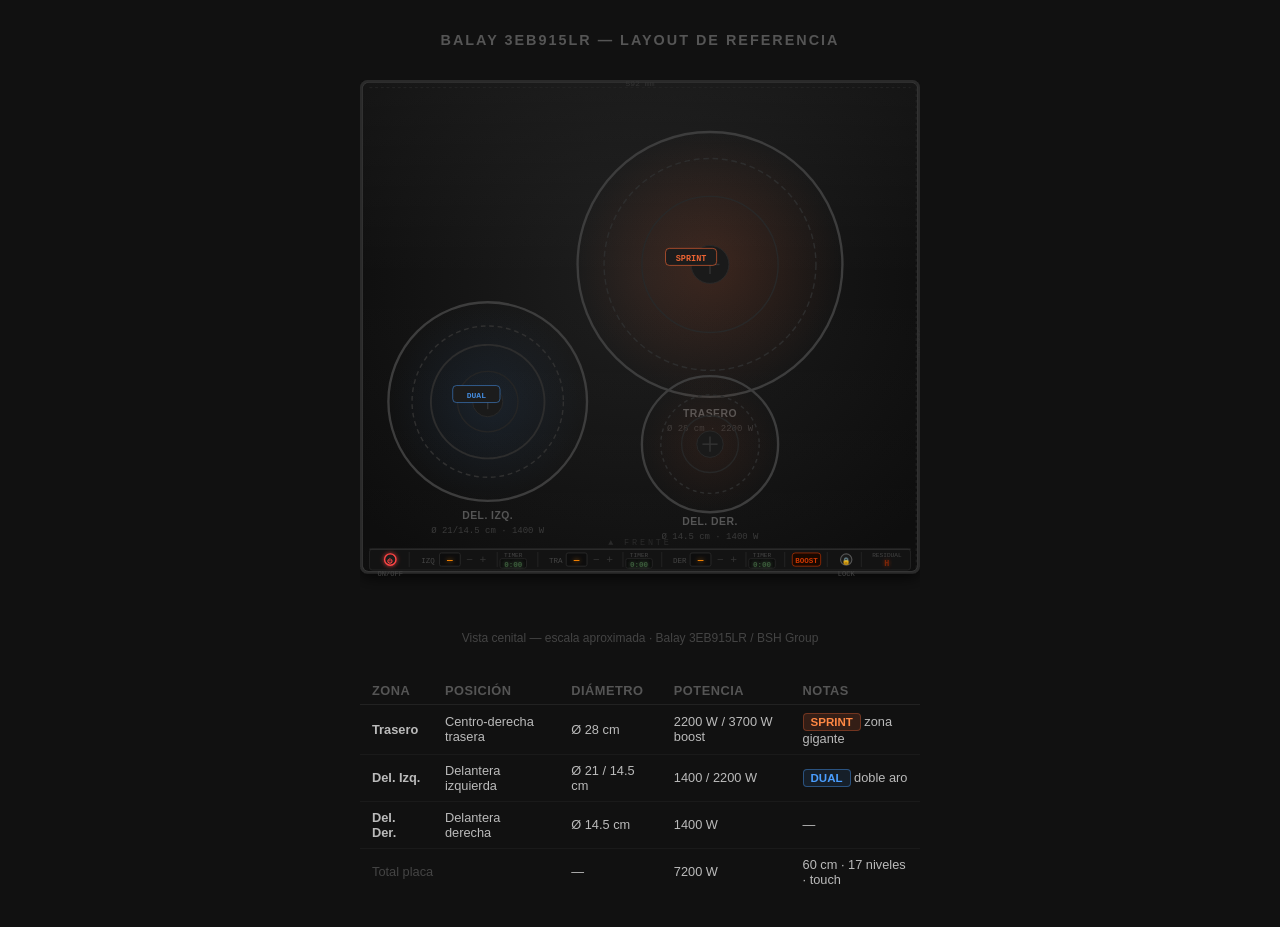
==== balay-layout.html @ a49ed54b "docs: add Balay 3EB915LR SVG layout reference diagram" ====
<!DOCTYPE html>
<html lang="es">
<head>
<meta charset="UTF-8">
<meta name="viewport" content="width=device-width, initial-scale=1.0">
<title>Balay 3EB915LR — Layout reference</title>
<style>
  * { box-sizing: border-box; margin: 0; padding: 0; }
  body {
    background: #111;
    display: flex;
    flex-direction: column;
    align-items: center;
    justify-content: center;
    min-height: 100vh;
    padding: 32px 16px;
    gap: 32px;
    font-family: -apple-system, BlinkMacSystemFont, 'Segoe UI', sans-serif;
    color: #ddd;
  }
  h1 { font-size: .9rem; font-weight: 600; color: #555; letter-spacing: 2px; text-transform: uppercase; }
  .label { font-size: .75rem; color: #444; text-align: center; margin-top: 8px; }

  /* ── Contenedor hob ── */
  .hob-wrap {
    width: min(560px, 100%);
  }
  svg { width: 100%; height: auto; display: block; }

  /* ── Specs table ── */
  .specs {
    width: min(560px, 100%);
    border-collapse: collapse;
    font-size: .8rem;
  }
  .specs th {
    text-align: left; padding: 6px 12px;
    color: #555; font-weight: 600;
    text-transform: uppercase; letter-spacing: .5px;
    border-bottom: 1px solid #222;
  }
  .specs td { padding: 8px 12px; border-bottom: 1px solid #1a1a1a; color: #bbb; }
  .specs tr:last-child td { border-bottom: none; }
  .badge {
    display: inline-block;
    background: rgba(255,107,53,.15); color: #ff8844;
    border: 1px solid rgba(255,107,53,.3);
    border-radius: 4px; padding: 2px 7px;
    font-size: .72rem; font-weight: 700;
  }
</style>
</head>
<body>

<h1>Balay 3EB915LR — Layout de referencia</h1>

<div class="hob-wrap">
<!-- ================================================================
     SVG: Vista cenital de la vitrocerámica
     Dimensiones reales: 592 × 522 mm
     Escala SVG: 1mm ≈ 1 unidad → viewport 592 × 522
     ================================================================ -->
<svg viewBox="0 0 592 540" xmlns="http://www.w3.org/2000/svg" role="img" aria-label="Diagrama Balay 3EB915LR">
  <defs>
    <!-- Fondo de cristal negro con textura sutil -->
    <radialGradient id="glass" cx="50%" cy="40%" r="70%">
      <stop offset="0%"   stop-color="#1e1e1e"/>
      <stop offset="100%" stop-color="#0a0a0a"/>
    </radialGradient>
    <!-- Glow naranja para zonas activas -->
    <radialGradient id="glow-hot" cx="50%" cy="50%" r="50%">
      <stop offset="0%"   stop-color="#ff6b35" stop-opacity=".25"/>
      <stop offset="100%" stop-color="#ff6b35" stop-opacity="0"/>
    </radialGradient>
    <!-- Glow azul para zona dual -->
    <radialGradient id="glow-dual" cx="50%" cy="50%" r="50%">
      <stop offset="0%"   stop-color="#4a9eff" stop-opacity=".18"/>
      <stop offset="100%" stop-color="#4a9eff" stop-opacity="0"/>
    </radialGradient>
    <!-- Brillo superficial del cristal -->
    <linearGradient id="surface-shine" x1="0" y1="0" x2="0" y2="1">
      <stop offset="0%"   stop-color="#ffffff" stop-opacity=".04"/>
      <stop offset="40%"  stop-color="#ffffff" stop-opacity="0"/>
      <stop offset="100%" stop-color="#ffffff" stop-opacity=".02"/>
    </linearGradient>
    <!-- Sombra drop para el panel -->
    <filter id="shadow" x="-5%" y="-5%" width="110%" height="110%">
      <feDropShadow dx="0" dy="4" stdDeviation="8" flood-color="#000" flood-opacity=".7"/>
    </filter>
    <!-- Glow LED para el panel -->
    <filter id="led-glow" x="-50%" y="-50%" width="200%" height="200%">
      <feGaussianBlur stdDeviation="2" result="blur"/>
      <feMerge><feMergeNode in="blur"/><feMergeNode in="SourceGraphic"/></feMerge>
    </filter>
  </defs>

  <!-- ── Marco exterior (biselado) ── -->
  <rect x="0" y="0" width="592" height="522" rx="8" ry="8"
        fill="#2a2a2a" filter="url(#shadow)"/>
  <!-- Bisel interior -->
  <rect x="3" y="3" width="586" height="516" rx="6" ry="6"
        fill="none" stroke="#3a3a3a" stroke-width="1.5"/>

  <!-- ── Superficie de cristal ── -->
  <rect x="3" y="3" width="586" height="516" rx="6" ry="6"
        fill="url(#glass)"/>
  <!-- Brillo superficie -->
  <rect x="3" y="3" width="586" height="516" rx="6" ry="6"
        fill="url(#surface-shine)"/>

  <!-- ================================================================
       ZONAS DE COCCIÓN
       Layout real 3EB915LR:
         • Zona trasera (A): Ø 28 cm — sprint gigante — posición centro-derecha
         • Zona delantera izquierda (B): Ø 21 cm / Ø 14.5 cm (doble aro)
         • Zona delantera derecha (C): Ø 14.5 cm
       ================================================================ -->

  <!-- ── Zona Trasera — 28 cm — SPRINT ── -->
  <!-- Centro: x=370, y=195 — radio SVG: 140 (28cm * 5px/cm) -->
  <circle cx="370" cy="195" r="142" fill="url(#glow-hot)" opacity=".6"/>
  <!-- Aro exterior -->
  <circle cx="370" cy="195" r="140"
          fill="none" stroke="#3d3d3d" stroke-width="2.5"/>
  <!-- Aro interior (indicador doble) -->
  <circle cx="370" cy="195" r="112"
          fill="none" stroke="#2d2d2d" stroke-width="1.5"
          stroke-dasharray="6 4"/>
  <!-- Aro centro -->
  <circle cx="370" cy="195" r="72"
          fill="none" stroke="#282828" stroke-width="1.5"/>
  <!-- Centro zona -->
  <circle cx="370" cy="195" r="20" fill="#1a1a1a" stroke="#2a2a2a" stroke-width="1"/>
  <!-- Cruz central -->
  <line x1="360" y1="195" x2="380" y2="195" stroke="#333" stroke-width="1.5"/>
  <line x1="370" y1="185" x2="370" y2="205" stroke="#333" stroke-width="1.5"/>
  <!-- Badge SPRINT -->
  <rect x="323" y="178" width="54" height="18" rx="4" fill="#1c1c1c" stroke="#ff6b35" stroke-width="1" stroke-opacity=".6"/>
  <text x="350" y="191" text-anchor="middle" fill="#ff6b35" font-size="9" font-weight="700" font-family="monospace" opacity=".9">SPRINT</text>
  <!-- Etiqueta zona -->
  <text x="370" y="356" text-anchor="middle" fill="#555" font-size="11" font-weight="600" font-family="-apple-system,sans-serif" letter-spacing=".5">TRASERO</text>
  <text x="370" y="371" text-anchor="middle" fill="#3a3a3a" font-size="9.5" font-family="monospace">Ø 28 cm · 2200 W</text>

  <!-- ── Zona Delantera Izquierda — 21/14.5 cm (doble aro) ── -->
  <!-- Centro: x=135, y=345 — radio ext SVG: 105 (21cm * 5px/cm) -->
  <circle cx="135" cy="340" r="107" fill="url(#glow-dual)" opacity=".5"/>
  <!-- Aro exterior (21cm) -->
  <circle cx="135" cy="340" r="105"
          fill="none" stroke="#3d3d3d" stroke-width="2.5"/>
  <!-- Aro intermedio -->
  <circle cx="135" cy="340" r="80"
          fill="none" stroke="#303030" stroke-width="1.5"
          stroke-dasharray="5 4"/>
  <!-- Aro interior (14.5cm) -->
  <circle cx="135" cy="340" r="60"
          fill="none" stroke="#2d2d2d" stroke-width="2"
          stroke-dasharray="3 0"/>
  <!-- Aro pequeño central -->
  <circle cx="135" cy="340" r="32"
          fill="none" stroke="#252525" stroke-width="1.5"/>
  <!-- Centro -->
  <circle cx="135" cy="340" r="16" fill="#1a1a1a" stroke="#2a2a2a" stroke-width="1"/>
  <line x1="127" y1="340" x2="143" y2="340" stroke="#333" stroke-width="1.5"/>
  <line x1="135" y1="332" x2="135" y2="348" stroke="#333" stroke-width="1.5"/>
  <!-- Badge doble -->
  <rect x="98" y="323" width="50" height="18" rx="4" fill="#1c1c1c" stroke="#4a9eff" stroke-width="1" stroke-opacity=".5"/>
  <text x="123" y="336" text-anchor="middle" fill="#4a9eff" font-size="8.5" font-weight="700" font-family="monospace" opacity=".85">DUAL</text>
  <!-- Etiqueta -->
  <text x="135" y="464" text-anchor="middle" fill="#555" font-size="11" font-weight="600" font-family="-apple-system,sans-serif" letter-spacing=".5">DEL. IZQ.</text>
  <text x="135" y="479" text-anchor="middle" fill="#3a3a3a" font-size="9.5" font-family="monospace">Ø 21/14.5 cm · 1400 W</text>

  <!-- ── Zona Delantera Derecha — 14.5 cm ── -->
  <!-- Centro: x=370, y=395 — radio SVG: 72 -->
  <circle cx="370" cy="385" r="74" fill="url(#glow-hot)" opacity=".3"/>
  <!-- Aro exterior -->
  <circle cx="370" cy="385" r="72"
          fill="none" stroke="#3d3d3d" stroke-width="2.5"/>
  <!-- Aro intermedio -->
  <circle cx="370" cy="385" r="52"
          fill="none" stroke="#2d2d2d" stroke-width="1.5"
          stroke-dasharray="4 4"/>
  <!-- Aro interior -->
  <circle cx="370" cy="385" r="30"
          fill="none" stroke="#272727" stroke-width="1.5"/>
  <!-- Centro -->
  <circle cx="370" cy="385" r="14" fill="#1a1a1a" stroke="#2a2a2a" stroke-width="1"/>
  <line x1="362" y1="385" x2="378" y2="385" stroke="#333" stroke-width="1.5"/>
  <line x1="370" y1="377" x2="370" y2="393" stroke="#333" stroke-width="1.5"/>
  <!-- Etiqueta -->
  <text x="370" y="470" text-anchor="middle" fill="#555" font-size="11" font-weight="600" font-family="-apple-system,sans-serif" letter-spacing=".5">DEL. DER.</text>
  <text x="370" y="485" text-anchor="middle" fill="#3a3a3a" font-size="9.5" font-family="monospace">Ø 14.5 cm · 1400 W</text>

  <!-- ================================================================
       PANEL TÁCTIL — franja frontal inferior
       ================================================================ -->
  <!-- Fondo panel -->
  <rect x="10" y="496" width="572" height="22" rx="3"
        fill="#131313" stroke="#252525" stroke-width="1"/>
  <!-- Línea separadora superior -->
  <line x1="10" y1="496" x2="582" y2="496" stroke="#2a2a2a" stroke-width="1.5"/>

  <!-- ON/OFF -->
  <g filter="url(#led-glow)">
    <circle cx="32" cy="507" r="6" fill="#1a1a1a" stroke="#ff4444" stroke-width="1.5"/>
    <text x="32" y="511" text-anchor="middle" fill="#ff4444" font-size="6" font-weight="700" font-family="monospace">⏻</text>
  </g>
  <text x="32" y="524" text-anchor="middle" fill="#444" font-size="7.5" font-family="monospace">ON/OFF</text>

  <!-- Separador -->
  <line x1="52" y1="499" x2="52" y2="515" stroke="#252525" stroke-width="1"/>

  <!-- Zona B selector + display -->
  <text x="72" y="511" text-anchor="middle" fill="#444" font-size="8" font-family="monospace">IZQ</text>
  <rect x="84" y="500" width="22" height="14" rx="2" fill="#0d0d0d" stroke="#2a2a2a" stroke-width="1"/>
  <text x="95" y="511" text-anchor="middle" fill="#ff8800" font-size="10" font-weight="700" font-family="monospace" filter="url(#led-glow)">—</text>
  <!-- +/- zona B -->
  <text x="116" y="511" text-anchor="middle" fill="#333" font-size="12" font-family="monospace">−</text>
  <text x="130" y="511" text-anchor="middle" fill="#333" font-size="12" font-family="monospace">+</text>

  <!-- Separador -->
  <line x1="145" y1="499" x2="145" y2="515" stroke="#252525" stroke-width="1"/>

  <!-- Timer zona B -->
  <text x="162" y="504" text-anchor="middle" fill="#444" font-size="6.5" font-family="monospace">TIMER</text>
  <rect x="148" y="506" width="28" height="10" rx="2" fill="#0d0d0d" stroke="#252525" stroke-width="1"/>
  <text x="162" y="514.5" text-anchor="middle" fill="#3a5a3a" font-size="8" font-weight="700" font-family="monospace" filter="url(#led-glow)">0:00</text>

  <!-- Separador -->
  <line x1="188" y1="499" x2="188" y2="515" stroke="#252525" stroke-width="1"/>

  <!-- Zona A selector + display (trasero) -->
  <text x="207" y="511" text-anchor="middle" fill="#444" font-size="8" font-family="monospace">TRA</text>
  <rect x="218" y="500" width="22" height="14" rx="2" fill="#0d0d0d" stroke="#2a2a2a" stroke-width="1"/>
  <text x="229" y="511" text-anchor="middle" fill="#ff8800" font-size="10" font-weight="700" font-family="monospace" filter="url(#led-glow)">—</text>
  <text x="250" y="511" text-anchor="middle" fill="#333" font-size="12" font-family="monospace">−</text>
  <text x="264" y="511" text-anchor="middle" fill="#333" font-size="12" font-family="monospace">+</text>

  <!-- Separador -->
  <line x1="278" y1="499" x2="278" y2="515" stroke="#252525" stroke-width="1"/>

  <!-- Timer zona A -->
  <text x="295" y="504" text-anchor="middle" fill="#444" font-size="6.5" font-family="monospace">TIMER</text>
  <rect x="281" y="506" width="28" height="10" rx="2" fill="#0d0d0d" stroke="#252525" stroke-width="1"/>
  <text x="295" y="514.5" text-anchor="middle" fill="#3a5a3a" font-size="8" font-weight="700" font-family="monospace" filter="url(#led-glow)">0:00</text>

  <!-- Separador -->
  <line x1="319" y1="499" x2="319" y2="515" stroke="#252525" stroke-width="1"/>

  <!-- Zona C selector + display (del der) -->
  <text x="338" y="511" text-anchor="middle" fill="#444" font-size="8" font-family="monospace">DER</text>
  <rect x="349" y="500" width="22" height="14" rx="2" fill="#0d0d0d" stroke="#2a2a2a" stroke-width="1"/>
  <text x="360" y="511" text-anchor="middle" fill="#ff8800" font-size="10" font-weight="700" font-family="monospace" filter="url(#led-glow)">—</text>
  <text x="381" y="511" text-anchor="middle" fill="#333" font-size="12" font-family="monospace">−</text>
  <text x="395" y="511" text-anchor="middle" fill="#333" font-size="12" font-family="monospace">+</text>

  <!-- Separador -->
  <line x1="408" y1="499" x2="408" y2="515" stroke="#252525" stroke-width="1"/>

  <!-- Timer zona C -->
  <text x="425" y="504" text-anchor="middle" fill="#444" font-size="6.5" font-family="monospace">TIMER</text>
  <rect x="411" y="506" width="28" height="10" rx="2" fill="#0d0d0d" stroke="#252525" stroke-width="1"/>
  <text x="425" y="514.5" text-anchor="middle" fill="#3a5a3a" font-size="8" font-weight="700" font-family="monospace" filter="url(#led-glow)">0:00</text>

  <!-- Separador -->
  <line x1="449" y1="499" x2="449" y2="515" stroke="#252525" stroke-width="1"/>

  <!-- BOOST global -->
  <rect x="457" y="500" width="30" height="14" rx="3" fill="#1a0800" stroke="#ff4400" stroke-width="1" stroke-opacity=".5"/>
  <text x="472" y="511" text-anchor="middle" fill="#ff4400" font-size="8" font-weight="800" font-family="monospace" opacity=".8">BOOST</text>

  <!-- Separador -->
  <line x1="494" y1="499" x2="494" y2="515" stroke="#252525" stroke-width="1"/>

  <!-- BLOQUEO -->
  <g>
    <circle cx="514" cy="507" r="6" fill="#1a1a1a" stroke="#555" stroke-width="1.2"/>
    <text x="514" y="511" text-anchor="middle" fill="#555" font-size="7" font-family="monospace">🔒</text>
  </g>
  <text x="514" y="524" text-anchor="middle" fill="#444" font-size="7.5" font-family="monospace">LOCK</text>

  <!-- Separador -->
  <line x1="530" y1="499" x2="530" y2="515" stroke="#252525" stroke-width="1"/>

  <!-- Indicador calor residual / H -->
  <text x="557" y="504" text-anchor="middle" fill="#444" font-size="6.5" font-family="monospace">RESIDUAL</text>
  <text x="557" y="514" text-anchor="middle" fill="#c03000" font-size="9" font-weight="900" font-family="monospace" filter="url(#led-glow)" opacity=".6">H</text>

  <!-- ================================================================
       ANOTACIONES
       ================================================================ -->
  <!-- Línea dimensión anchura -->
  <line x1="10" y1="8" x2="582" y2="8" stroke="#252525" stroke-width="1" stroke-dasharray="3 3"/>
  <text x="296" y="6" text-anchor="middle" fill="#333" font-size="8.5" font-family="monospace">592 mm</text>

  <!-- Línea dimensión altura -->
  <line x1="588" y1="3" x2="588" y2="519" stroke="#252525" stroke-width="1" stroke-dasharray="3 3"/>
  <text x="590" y="262" text-anchor="start" fill="#333" font-size="8.5" font-family="monospace" transform="rotate(90 590 262)">522 mm</text>

  <!-- Flecha usuario (frente) -->
  <text x="296" y="492" text-anchor="middle" fill="#2a2a2a" font-size="9" font-family="monospace" letter-spacing="3">▲ FRENTE</text>

</svg>
</div>

<p class="label">Vista cenital — escala aproximada · Balay 3EB915LR / BSH Group</p>

<!-- Specs table -->
<table class="specs">
  <tr>
    <th>Zona</th><th>Posición</th><th>Diámetro</th><th>Potencia</th><th>Notas</th>
  </tr>
  <tr>
    <td><b>Trasero</b></td>
    <td>Centro-derecha trasera</td>
    <td>Ø 28 cm</td>
    <td>2200 W / 3700 W boost</td>
    <td><span class="badge">SPRINT</span> zona gigante</td>
  </tr>
  <tr>
    <td><b>Del. Izq.</b></td>
    <td>Delantera izquierda</td>
    <td>Ø 21 / 14.5 cm</td>
    <td>1400 / 2200 W</td>
    <td><span class="badge" style="border-color:rgba(74,158,255,.4);color:#4a9eff;background:rgba(74,158,255,.1)">DUAL</span> doble aro</td>
  </tr>
  <tr>
    <td><b>Del. Der.</b></td>
    <td>Delantera derecha</td>
    <td>Ø 14.5 cm</td>
    <td>1400 W</td>
    <td>—</td>
  </tr>
  <tr>
    <td colspan="2" style="color:#444">Total placa</td>
    <td>—</td>
    <td>7200 W</td>
    <td>60 cm · 17 niveles · touch</td>
  </tr>
</table>

</body>
</html>
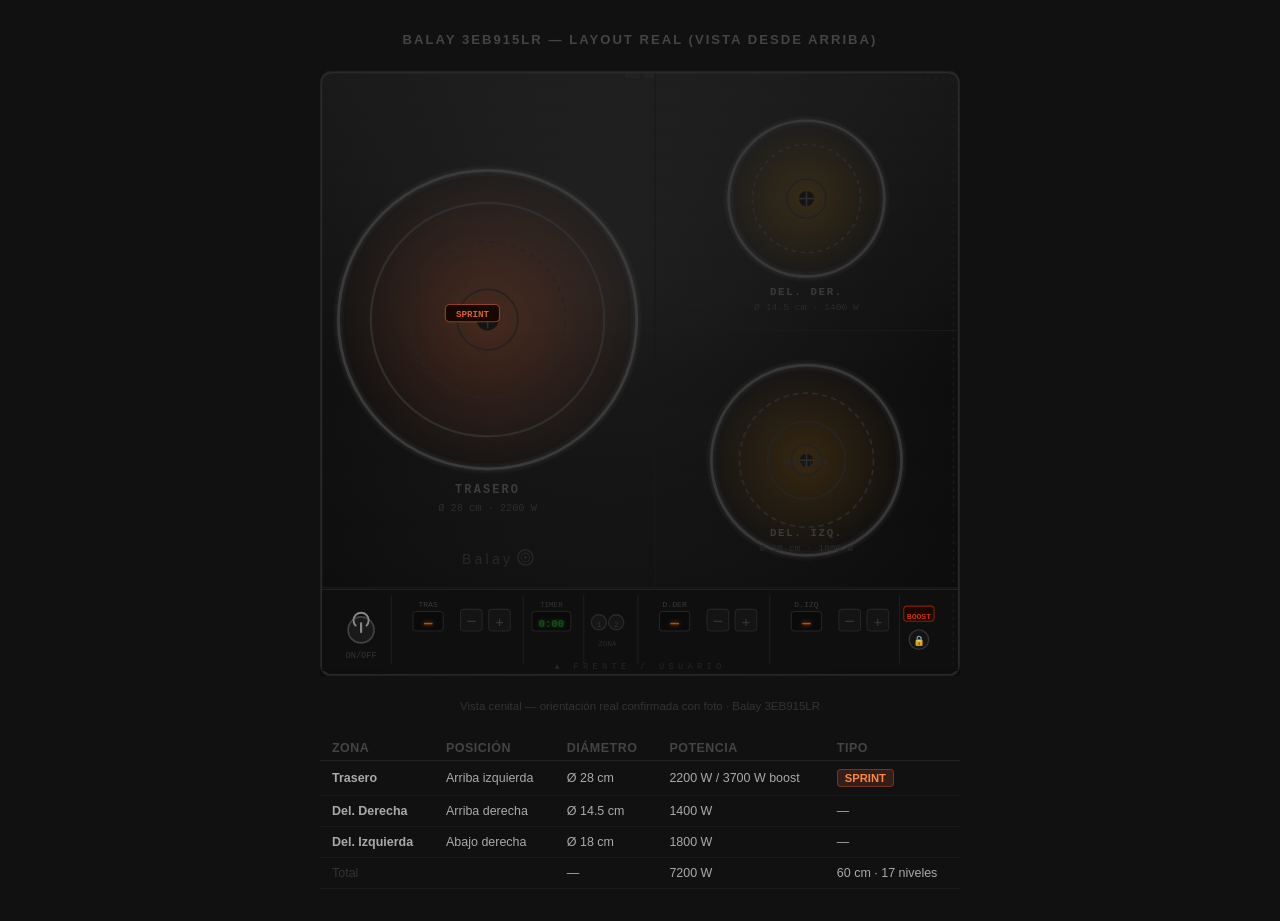
==== commit 80dda7ff: "fix: correct hob zone layout from real photo (large top-left, small top-right, medium bottom-right)" ====
--- a/balay-layout.html
+++ b/balay-layout.html
@@ -3,7 +3,7 @@
 <head>
 <meta charset="UTF-8">
 <meta name="viewport" content="width=device-width, initial-scale=1.0">
-<title>Balay 3EB915LR — Layout reference</title>
+<title>Balay 3EB915LR — Layout real</title>
 <style>
   * { box-sizing: border-box; margin: 0; padding: 0; }
   body {
@@ -14,327 +14,394 @@
     justify-content: center;
     min-height: 100vh;
     padding: 32px 16px;
-    gap: 32px;
+    gap: 24px;
     font-family: -apple-system, BlinkMacSystemFont, 'Segoe UI', sans-serif;
     color: #ddd;
   }
-  h1 { font-size: .9rem; font-weight: 600; color: #555; letter-spacing: 2px; text-transform: uppercase; }
-  .label { font-size: .75rem; color: #444; text-align: center; margin-top: 8px; }
-
-  /* ── Contenedor hob ── */
-  .hob-wrap {
-    width: min(560px, 100%);
+  h1 { font-size: .82rem; font-weight: 600; color: #444; letter-spacing: 2px; text-transform: uppercase; }
+  .hob-wrap { width: min(640px, 100%); }
+  svg { width: 100%; height: auto; display: block; }
+  .caption { font-size: .72rem; color: #333; text-align: center; }
+
+  table.specs {
+    width: min(640px, 100%);
+    border-collapse: collapse;
+    font-size: .78rem;
   }
-  svg { width: 100%; height: auto; display: block; }
-
-  /* ── Specs table ── */
-  .specs {
-    width: min(560px, 100%);
-    border-collapse: collapse;
-    font-size: .8rem;
-  }
-  .specs th {
-    text-align: left; padding: 6px 12px;
-    color: #555; font-weight: 600;
-    text-transform: uppercase; letter-spacing: .5px;
-    border-bottom: 1px solid #222;
-  }
-  .specs td { padding: 8px 12px; border-bottom: 1px solid #1a1a1a; color: #bbb; }
-  .specs tr:last-child td { border-bottom: none; }
-  .badge {
-    display: inline-block;
-    background: rgba(255,107,53,.15); color: #ff8844;
-    border: 1px solid rgba(255,107,53,.3);
-    border-radius: 4px; padding: 2px 7px;
-    font-size: .72rem; font-weight: 700;
-  }
+  .specs th { text-align: left; padding: 5px 12px; color: #444; font-weight: 700; text-transform: uppercase; letter-spacing: .5px; border-bottom: 1px solid #222; }
+  .specs td { padding: 8px 12px; border-bottom: 1px solid #1a1a1a; color: #aaa; }
+  .badge { display:inline-block; padding:2px 7px; border-radius:4px; font-size:.7rem; font-weight:700; }
+  .badge-orange { background:rgba(255,107,53,.15); color:#ff8844; border:1px solid rgba(255,107,53,.3); }
+  .badge-blue   { background:rgba(74,158,255,.12); color:#4a9eff;  border:1px solid rgba(74,158,255,.3); }
 </style>
 </head>
 <body>
 
-<h1>Balay 3EB915LR — Layout de referencia</h1>
+<h1>Balay 3EB915LR — Layout real (vista desde arriba)</h1>
 
 <div class="hob-wrap">
-<!-- ================================================================
-     SVG: Vista cenital de la vitrocerámica
-     Dimensiones reales: 592 × 522 mm
-     Escala SVG: 1mm ≈ 1 unidad → viewport 592 × 522
-     ================================================================ -->
-<svg viewBox="0 0 592 540" xmlns="http://www.w3.org/2000/svg" role="img" aria-label="Diagrama Balay 3EB915LR">
+<!--
+  SVG VIEWPORT: 592 × 560
+  Orientación: frente del usuario = ABAJO
+  Escala: ~5 SVG units = 1 cm
+
+  LAYOUT REAL (confirmado con foto):
+    ┌──────────────────────────────────┐
+    │  GRANDE (trasero)  │  PEQUEÑO   │
+    │   Ø≈28cm           │  Ø≈14.5cm  │
+    │                    ├────────────┤
+    │                    │  MEDIANO   │
+    │                    │  Ø≈18cm    │
+    ├────────────────────┴────────────┤
+    │  PANEL TÁCTIL (frente)          │
+    └─────────────────────────────────┘
+-->
+<svg viewBox="0 0 592 560" xmlns="http://www.w3.org/2000/svg">
   <defs>
-    <!-- Fondo de cristal negro con textura sutil -->
-    <radialGradient id="glass" cx="50%" cy="40%" r="70%">
-      <stop offset="0%"   stop-color="#1e1e1e"/>
-      <stop offset="100%" stop-color="#0a0a0a"/>
+    <radialGradient id="glass" cx="45%" cy="35%" r="75%">
+      <stop offset="0%"   stop-color="#1c1c1c"/>
+      <stop offset="100%" stop-color="#090909"/>
     </radialGradient>
-    <!-- Glow naranja para zonas activas -->
-    <radialGradient id="glow-hot" cx="50%" cy="50%" r="50%">
-      <stop offset="0%"   stop-color="#ff6b35" stop-opacity=".25"/>
+    <radialGradient id="glow-big" cx="50%" cy="50%" r="50%">
+      <stop offset="0%"   stop-color="#ff6b35" stop-opacity=".2"/>
       <stop offset="100%" stop-color="#ff6b35" stop-opacity="0"/>
     </radialGradient>
-    <!-- Glow azul para zona dual -->
-    <radialGradient id="glow-dual" cx="50%" cy="50%" r="50%">
-      <stop offset="0%"   stop-color="#4a9eff" stop-opacity=".18"/>
-      <stop offset="100%" stop-color="#4a9eff" stop-opacity="0"/>
+    <radialGradient id="glow-med" cx="50%" cy="50%" r="50%">
+      <stop offset="0%"   stop-color="#ff9900" stop-opacity=".15"/>
+      <stop offset="100%" stop-color="#ff9900" stop-opacity="0"/>
     </radialGradient>
-    <!-- Brillo superficial del cristal -->
-    <linearGradient id="surface-shine" x1="0" y1="0" x2="0" y2="1">
-      <stop offset="0%"   stop-color="#ffffff" stop-opacity=".04"/>
-      <stop offset="40%"  stop-color="#ffffff" stop-opacity="0"/>
-      <stop offset="100%" stop-color="#ffffff" stop-opacity=".02"/>
+    <radialGradient id="glow-sm" cx="50%" cy="50%" r="50%">
+      <stop offset="0%"   stop-color="#ffaa00" stop-opacity=".12"/>
+      <stop offset="100%" stop-color="#ffaa00" stop-opacity="0"/>
+    </radialGradient>
+    <linearGradient id="shine" x1="0" y1="0" x2="0" y2="1">
+      <stop offset="0%"   stop-color="#fff" stop-opacity=".05"/>
+      <stop offset="50%"  stop-color="#fff" stop-opacity="0"/>
+      <stop offset="100%" stop-color="#fff" stop-opacity=".02"/>
     </linearGradient>
-    <!-- Sombra drop para el panel -->
-    <filter id="shadow" x="-5%" y="-5%" width="110%" height="110%">
-      <feDropShadow dx="0" dy="4" stdDeviation="8" flood-color="#000" flood-opacity=".7"/>
+    <filter id="drop" x="-8%" y="-8%" width="116%" height="116%">
+      <feDropShadow dx="0" dy="6" stdDeviation="10" flood-color="#000" flood-opacity=".8"/>
     </filter>
-    <!-- Glow LED para el panel -->
-    <filter id="led-glow" x="-50%" y="-50%" width="200%" height="200%">
-      <feGaussianBlur stdDeviation="2" result="blur"/>
-      <feMerge><feMergeNode in="blur"/><feMergeNode in="SourceGraphic"/></feMerge>
+    <filter id="led" x="-60%" y="-60%" width="220%" height="220%">
+      <feGaussianBlur stdDeviation="1.8" result="b"/>
+      <feMerge><feMergeNode in="b"/><feMergeNode in="SourceGraphic"/></feMerge>
+    </filter>
+    <filter id="ringglow" x="-20%" y="-20%" width="140%" height="140%">
+      <feGaussianBlur stdDeviation="2.5" result="b"/>
+      <feMerge><feMergeNode in="b"/><feMergeNode in="SourceGraphic"/></feMerge>
     </filter>
   </defs>
 
-  <!-- ── Marco exterior (biselado) ── -->
-  <rect x="0" y="0" width="592" height="522" rx="8" ry="8"
-        fill="#2a2a2a" filter="url(#shadow)"/>
-  <!-- Bisel interior -->
-  <rect x="3" y="3" width="586" height="516" rx="6" ry="6"
-        fill="none" stroke="#3a3a3a" stroke-width="1.5"/>
-
-  <!-- ── Superficie de cristal ── -->
-  <rect x="3" y="3" width="586" height="516" rx="6" ry="6"
+  <!-- ── Marco exterior ── -->
+  <rect x="0" y="0" width="592" height="560" rx="10"
+        fill="#222" filter="url(#drop)"/>
+  <rect x="2" y="2" width="588" height="556" rx="9"
+        fill="none" stroke="#2e2e2e" stroke-width="1.5"/>
+
+  <!-- ── Superficie cristal ── -->
+  <rect x="2" y="2" width="588" height="556" rx="9"
         fill="url(#glass)"/>
-  <!-- Brillo superficie -->
-  <rect x="3" y="3" width="586" height="516" rx="6" ry="6"
-        fill="url(#surface-shine)"/>
-
-  <!-- ================================================================
-       ZONAS DE COCCIÓN
-       Layout real 3EB915LR:
-         • Zona trasera (A): Ø 28 cm — sprint gigante — posición centro-derecha
-         • Zona delantera izquierda (B): Ø 21 cm / Ø 14.5 cm (doble aro)
-         • Zona delantera derecha (C): Ø 14.5 cm
-       ================================================================ -->
-
-  <!-- ── Zona Trasera — 28 cm — SPRINT ── -->
-  <!-- Centro: x=370, y=195 — radio SVG: 140 (28cm * 5px/cm) -->
-  <circle cx="370" cy="195" r="142" fill="url(#glow-hot)" opacity=".6"/>
-  <!-- Aro exterior -->
-  <circle cx="370" cy="195" r="140"
-          fill="none" stroke="#3d3d3d" stroke-width="2.5"/>
-  <!-- Aro interior (indicador doble) -->
-  <circle cx="370" cy="195" r="112"
-          fill="none" stroke="#2d2d2d" stroke-width="1.5"
-          stroke-dasharray="6 4"/>
-  <!-- Aro centro -->
-  <circle cx="370" cy="195" r="72"
-          fill="none" stroke="#282828" stroke-width="1.5"/>
-  <!-- Centro zona -->
-  <circle cx="370" cy="195" r="20" fill="#1a1a1a" stroke="#2a2a2a" stroke-width="1"/>
+  <rect x="2" y="2" width="588" height="556" rx="9"
+        fill="url(#shine)"/>
+
+  <!-- ── Separador zona fuegos / panel ── -->
+  <line x1="2" y1="478" x2="590" y2="478"
+        stroke="#1e1e1e" stroke-width="1.5"/>
+
+  <!-- ── Línea divisoria vertical (zona grande | zonas derecha) ── -->
+  <!-- Divide horizontalmente: grande a la izquierda, pequeño+mediano a la derecha -->
+  <line x1="310" y1="2" x2="310" y2="478"
+        stroke="#191919" stroke-width="1"/>
+
+  <!-- ── Línea divisoria horizontal derecha (pequeño arriba | mediano abajo) ── -->
+  <line x1="310" y1="240" x2="590" y2="240"
+        stroke="#191919" stroke-width="1"/>
+
+
+  <!-- ════════════════════════════════════════
+       ZONA GRANDE — TRASERO (izquierda)
+       Centro: x=155, y=230  Radio ext: 138 (≈27.6cm)
+       ════════════════════════════════════════ -->
+  <!-- Glow ambiental -->
+  <circle cx="155" cy="230" r="145" fill="url(#glow-big)"/>
+
+  <!-- Anillo exterior -->
+  <circle cx="155" cy="230" r="138"
+          fill="none" stroke="#3a3a3a" stroke-width="2.5"
+          filter="url(#ringglow)"/>
+  <!-- Anillo interior (doble aro del cristal) -->
+  <circle cx="155" cy="230" r="108"
+          fill="none" stroke="#2f2f2f" stroke-width="2"/>
+  <!-- Anillo de referencia intermedio -->
+  <circle cx="155" cy="230" r="72"
+          fill="none" stroke="#252525" stroke-width="1.5"
+          stroke-dasharray="5 5"/>
+  <!-- Círculo central -->
+  <circle cx="155" cy="230" r="28"
+          fill="none" stroke="#222" stroke-width="1.5"/>
+  <circle cx="155" cy="230" r="10"
+          fill="#141414"/>
   <!-- Cruz central -->
-  <line x1="360" y1="195" x2="380" y2="195" stroke="#333" stroke-width="1.5"/>
-  <line x1="370" y1="185" x2="370" y2="205" stroke="#333" stroke-width="1.5"/>
+  <line x1="147" y1="230" x2="163" y2="230" stroke="#2d2d2d" stroke-width="1.5"/>
+  <line x1="155" y1="222" x2="155" y2="238" stroke="#2d2d2d" stroke-width="1.5"/>
+
+  <!-- Etiqueta TRASERO -->
+  <text x="155" y="390"
+        text-anchor="middle" font-family="monospace" font-size="11"
+        fill="#3d3d3d" font-weight="700" letter-spacing="2">TRASERO</text>
+  <text x="155" y="407"
+        text-anchor="middle" font-family="monospace" font-size="9.5"
+        fill="#2d2d2d">Ø 28 cm · 2200 W</text>
   <!-- Badge SPRINT -->
-  <rect x="323" y="178" width="54" height="18" rx="4" fill="#1c1c1c" stroke="#ff6b35" stroke-width="1" stroke-opacity=".6"/>
-  <text x="350" y="191" text-anchor="middle" fill="#ff6b35" font-size="9" font-weight="700" font-family="monospace" opacity=".9">SPRINT</text>
-  <!-- Etiqueta zona -->
-  <text x="370" y="356" text-anchor="middle" fill="#555" font-size="11" font-weight="600" font-family="-apple-system,sans-serif" letter-spacing=".5">TRASERO</text>
-  <text x="370" y="371" text-anchor="middle" fill="#3a3a3a" font-size="9.5" font-family="monospace">Ø 28 cm · 2200 W</text>
-
-  <!-- ── Zona Delantera Izquierda — 21/14.5 cm (doble aro) ── -->
-  <!-- Centro: x=135, y=345 — radio ext SVG: 105 (21cm * 5px/cm) -->
-  <circle cx="135" cy="340" r="107" fill="url(#glow-dual)" opacity=".5"/>
-  <!-- Aro exterior (21cm) -->
-  <circle cx="135" cy="340" r="105"
-          fill="none" stroke="#3d3d3d" stroke-width="2.5"/>
-  <!-- Aro intermedio -->
-  <circle cx="135" cy="340" r="80"
-          fill="none" stroke="#303030" stroke-width="1.5"
+  <rect x="116" y="216" width="50" height="16" rx="4"
+        fill="#150800" stroke="#ff6b35" stroke-width="1" stroke-opacity=".5"/>
+  <text x="141" y="228"
+        text-anchor="middle" font-family="monospace" font-size="8.5"
+        fill="#ff6b35" font-weight="800" opacity=".85">SPRINT</text>
+
+
+  <!-- ════════════════════════════════════════
+       ZONA PEQUEÑA — DELANTERA DERECHA (arriba derecha)
+       Centro: x=450, y=118  Radio: 72 (≈14.4cm)
+       ════════════════════════════════════════ -->
+  <circle cx="450" cy="118" r="78" fill="url(#glow-sm)"/>
+
+  <!-- Anillo exterior -->
+  <circle cx="450" cy="118" r="72"
+          fill="none" stroke="#383838" stroke-width="2.5"
+          filter="url(#ringglow)"/>
+  <!-- Anillo interior -->
+  <circle cx="450" cy="118" r="50"
+          fill="none" stroke="#2c2c2c" stroke-width="1.5"
+          stroke-dasharray="4 4"/>
+  <!-- Centro -->
+  <circle cx="450" cy="118" r="18"
+          fill="none" stroke="#222" stroke-width="1.5"/>
+  <circle cx="450" cy="118" r="7" fill="#141414"/>
+  <line x1="443" y1="118" x2="457" y2="118" stroke="#2d2d2d" stroke-width="1.5"/>
+  <line x1="450" y1="111" x2="450" y2="125" stroke="#2d2d2d" stroke-width="1.5"/>
+
+  <!-- Etiqueta -->
+  <text x="450" y="207"
+        text-anchor="middle" font-family="monospace" font-size="10"
+        fill="#3a3a3a" font-weight="700" letter-spacing="1.5">DEL. DER.</text>
+  <text x="450" y="221"
+        text-anchor="middle" font-family="monospace" font-size="9"
+        fill="#2a2a2a">Ø 14.5 cm · 1400 W</text>
+
+
+  <!-- ════════════════════════════════════════
+       ZONA MEDIANA — DELANTERA IZQUIERDA (abajo derecha)
+       Centro: x=450, y=368  Radio: 88 (≈17.6cm)
+       ════════════════════════════════════════ -->
+  <circle cx="450" cy="360" r="94" fill="url(#glow-med)"/>
+
+  <!-- Anillo exterior -->
+  <circle cx="450" cy="360" r="88"
+          fill="none" stroke="#383838" stroke-width="2.5"
+          filter="url(#ringglow)"/>
+  <!-- Anillo interior -->
+  <circle cx="450" cy="360" r="62"
+          fill="none" stroke="#2c2c2c" stroke-width="1.5"
           stroke-dasharray="5 4"/>
-  <!-- Aro interior (14.5cm) -->
-  <circle cx="135" cy="340" r="60"
-          fill="none" stroke="#2d2d2d" stroke-width="2"
-          stroke-dasharray="3 0"/>
-  <!-- Aro pequeño central -->
-  <circle cx="135" cy="340" r="32"
+  <!-- Anillo pequeño -->
+  <circle cx="450" cy="360" r="36"
           fill="none" stroke="#252525" stroke-width="1.5"/>
   <!-- Centro -->
-  <circle cx="135" cy="340" r="16" fill="#1a1a1a" stroke="#2a2a2a" stroke-width="1"/>
-  <line x1="127" y1="340" x2="143" y2="340" stroke="#333" stroke-width="1.5"/>
-  <line x1="135" y1="332" x2="135" y2="348" stroke="#333" stroke-width="1.5"/>
-  <!-- Badge doble -->
-  <rect x="98" y="323" width="50" height="18" rx="4" fill="#1c1c1c" stroke="#4a9eff" stroke-width="1" stroke-opacity=".5"/>
-  <text x="123" y="336" text-anchor="middle" fill="#4a9eff" font-size="8.5" font-weight="700" font-family="monospace" opacity=".85">DUAL</text>
-  <!-- Etiqueta -->
-  <text x="135" y="464" text-anchor="middle" fill="#555" font-size="11" font-weight="600" font-family="-apple-system,sans-serif" letter-spacing=".5">DEL. IZQ.</text>
-  <text x="135" y="479" text-anchor="middle" fill="#3a3a3a" font-size="9.5" font-family="monospace">Ø 21/14.5 cm · 1400 W</text>
-
-  <!-- ── Zona Delantera Derecha — 14.5 cm ── -->
-  <!-- Centro: x=370, y=395 — radio SVG: 72 -->
-  <circle cx="370" cy="385" r="74" fill="url(#glow-hot)" opacity=".3"/>
-  <!-- Aro exterior -->
-  <circle cx="370" cy="385" r="72"
-          fill="none" stroke="#3d3d3d" stroke-width="2.5"/>
-  <!-- Aro intermedio -->
-  <circle cx="370" cy="385" r="52"
-          fill="none" stroke="#2d2d2d" stroke-width="1.5"
-          stroke-dasharray="4 4"/>
-  <!-- Aro interior -->
-  <circle cx="370" cy="385" r="30"
-          fill="none" stroke="#272727" stroke-width="1.5"/>
-  <!-- Centro -->
-  <circle cx="370" cy="385" r="14" fill="#1a1a1a" stroke="#2a2a2a" stroke-width="1"/>
-  <line x1="362" y1="385" x2="378" y2="385" stroke="#333" stroke-width="1.5"/>
-  <line x1="370" y1="377" x2="370" y2="393" stroke="#333" stroke-width="1.5"/>
-  <!-- Etiqueta -->
-  <text x="370" y="470" text-anchor="middle" fill="#555" font-size="11" font-weight="600" font-family="-apple-system,sans-serif" letter-spacing=".5">DEL. DER.</text>
-  <text x="370" y="485" text-anchor="middle" fill="#3a3a3a" font-size="9.5" font-family="monospace">Ø 14.5 cm · 1400 W</text>
-
-  <!-- ================================================================
-       PANEL TÁCTIL — franja frontal inferior
-       ================================================================ -->
-  <!-- Fondo panel -->
-  <rect x="10" y="496" width="572" height="22" rx="3"
-        fill="#131313" stroke="#252525" stroke-width="1"/>
-  <!-- Línea separadora superior -->
-  <line x1="10" y1="496" x2="582" y2="496" stroke="#2a2a2a" stroke-width="1.5"/>
+  <circle cx="450" cy="360" r="14" fill="none" stroke="#222" stroke-width="1.5"/>
+  <circle cx="450" cy="360" r="6" fill="#141414"/>
+  <line x1="443" y1="360" x2="457" y2="360" stroke="#2d2d2d" stroke-width="1.5"/>
+  <line x1="450" y1="353" x2="450" y2="367" stroke="#2d2d2d" stroke-width="1.5"/>
+
+  <!-- Texto "Inducción" dentro del aro (como en la foto) -->
+  <text x="450" y="430"
+        text-anchor="middle" font-family="monospace" font-size="10"
+        fill="#3a3a3a" font-weight="700" letter-spacing="1.5">DEL. IZQ.</text>
+  <text x="450" y="444"
+        text-anchor="middle" font-family="monospace" font-size="9"
+        fill="#2a2a2a">Ø 18 cm · 1800 W</text>
+  <!-- "Inducción" label inside ring (como en la placa real) -->
+  <text x="450" y="364"
+        text-anchor="middle" font-family="-apple-system,sans-serif" font-size="8"
+        fill="#2a2a2a" font-style="italic" letter-spacing="1">inducción</text>
+
+
+  <!-- ════════════════════════════════════════
+       LOGO BALAY — centro izquierda
+       ════════════════════════════════════════ -->
+  <text x="155" y="456"
+        text-anchor="middle" font-family="-apple-system,Helvetica,sans-serif"
+        font-size="13" fill="#282828" font-weight="300" letter-spacing="3">Balay</text>
+  <!-- Icono espiral simplificado -->
+  <circle cx="190" cy="450" r="7" fill="none" stroke="#252525" stroke-width="1.5"/>
+  <circle cx="190" cy="450" r="4" fill="none" stroke="#252525" stroke-width="1"/>
+  <circle cx="190" cy="450" r="1.5" fill="#252525"/>
+
+
+  <!-- ════════════════════════════════════════
+       PANEL TÁCTIL — franja inferior
+       y: 478 → 555
+       ════════════════════════════════════════ -->
+  <rect x="2" y="478" width="588" height="77" rx="0"
+        fill="#0f0f0f"/>
+  <rect x="2" y="479" width="588" height="1"
+        fill="#252525"/>
+
+  <!-- Elementos del panel (de izquierda a derecha, como en la foto) -->
 
   <!-- ON/OFF -->
-  <g filter="url(#led-glow)">
-    <circle cx="32" cy="507" r="6" fill="#1a1a1a" stroke="#ff4444" stroke-width="1.5"/>
-    <text x="32" y="511" text-anchor="middle" fill="#ff4444" font-size="6" font-weight="700" font-family="monospace">⏻</text>
-  </g>
-  <text x="32" y="524" text-anchor="middle" fill="#444" font-size="7.5" font-family="monospace">ON/OFF</text>
-
-  <!-- Separador -->
-  <line x1="52" y1="499" x2="52" y2="515" stroke="#252525" stroke-width="1"/>
-
-  <!-- Zona B selector + display -->
-  <text x="72" y="511" text-anchor="middle" fill="#444" font-size="8" font-family="monospace">IZQ</text>
-  <rect x="84" y="500" width="22" height="14" rx="2" fill="#0d0d0d" stroke="#2a2a2a" stroke-width="1"/>
-  <text x="95" y="511" text-anchor="middle" fill="#ff8800" font-size="10" font-weight="700" font-family="monospace" filter="url(#led-glow)">—</text>
-  <!-- +/- zona B -->
-  <text x="116" y="511" text-anchor="middle" fill="#333" font-size="12" font-family="monospace">−</text>
-  <text x="130" y="511" text-anchor="middle" fill="#333" font-size="12" font-family="monospace">+</text>
-
-  <!-- Separador -->
-  <line x1="145" y1="499" x2="145" y2="515" stroke="#252525" stroke-width="1"/>
-
-  <!-- Timer zona B -->
-  <text x="162" y="504" text-anchor="middle" fill="#444" font-size="6.5" font-family="monospace">TIMER</text>
-  <rect x="148" y="506" width="28" height="10" rx="2" fill="#0d0d0d" stroke="#252525" stroke-width="1"/>
-  <text x="162" y="514.5" text-anchor="middle" fill="#3a5a3a" font-size="8" font-weight="700" font-family="monospace" filter="url(#led-glow)">0:00</text>
-
-  <!-- Separador -->
-  <line x1="188" y1="499" x2="188" y2="515" stroke="#252525" stroke-width="1"/>
-
-  <!-- Zona A selector + display (trasero) -->
-  <text x="207" y="511" text-anchor="middle" fill="#444" font-size="8" font-family="monospace">TRA</text>
-  <rect x="218" y="500" width="22" height="14" rx="2" fill="#0d0d0d" stroke="#2a2a2a" stroke-width="1"/>
-  <text x="229" y="511" text-anchor="middle" fill="#ff8800" font-size="10" font-weight="700" font-family="monospace" filter="url(#led-glow)">—</text>
-  <text x="250" y="511" text-anchor="middle" fill="#333" font-size="12" font-family="monospace">−</text>
-  <text x="264" y="511" text-anchor="middle" fill="#333" font-size="12" font-family="monospace">+</text>
-
-  <!-- Separador -->
-  <line x1="278" y1="499" x2="278" y2="515" stroke="#252525" stroke-width="1"/>
-
-  <!-- Timer zona A -->
-  <text x="295" y="504" text-anchor="middle" fill="#444" font-size="6.5" font-family="monospace">TIMER</text>
-  <rect x="281" y="506" width="28" height="10" rx="2" fill="#0d0d0d" stroke="#252525" stroke-width="1"/>
-  <text x="295" y="514.5" text-anchor="middle" fill="#3a5a3a" font-size="8" font-weight="700" font-family="monospace" filter="url(#led-glow)">0:00</text>
-
-  <!-- Separador -->
-  <line x1="319" y1="499" x2="319" y2="515" stroke="#252525" stroke-width="1"/>
-
-  <!-- Zona C selector + display (del der) -->
-  <text x="338" y="511" text-anchor="middle" fill="#444" font-size="8" font-family="monospace">DER</text>
-  <rect x="349" y="500" width="22" height="14" rx="2" fill="#0d0d0d" stroke="#2a2a2a" stroke-width="1"/>
-  <text x="360" y="511" text-anchor="middle" fill="#ff8800" font-size="10" font-weight="700" font-family="monospace" filter="url(#led-glow)">—</text>
-  <text x="381" y="511" text-anchor="middle" fill="#333" font-size="12" font-family="monospace">−</text>
-  <text x="395" y="511" text-anchor="middle" fill="#333" font-size="12" font-family="monospace">+</text>
-
-  <!-- Separador -->
-  <line x1="408" y1="499" x2="408" y2="515" stroke="#252525" stroke-width="1"/>
-
-  <!-- Timer zona C -->
-  <text x="425" y="504" text-anchor="middle" fill="#444" font-size="6.5" font-family="monospace">TIMER</text>
-  <rect x="411" y="506" width="28" height="10" rx="2" fill="#0d0d0d" stroke="#252525" stroke-width="1"/>
-  <text x="425" y="514.5" text-anchor="middle" fill="#3a5a3a" font-size="8" font-weight="700" font-family="monospace" filter="url(#led-glow)">0:00</text>
-
-  <!-- Separador -->
-  <line x1="449" y1="499" x2="449" y2="515" stroke="#252525" stroke-width="1"/>
-
-  <!-- BOOST global -->
-  <rect x="457" y="500" width="30" height="14" rx="3" fill="#1a0800" stroke="#ff4400" stroke-width="1" stroke-opacity=".5"/>
-  <text x="472" y="511" text-anchor="middle" fill="#ff4400" font-size="8" font-weight="800" font-family="monospace" opacity=".8">BOOST</text>
-
-  <!-- Separador -->
-  <line x1="494" y1="499" x2="494" y2="515" stroke="#252525" stroke-width="1"/>
-
-  <!-- BLOQUEO -->
-  <g>
-    <circle cx="514" cy="507" r="6" fill="#1a1a1a" stroke="#555" stroke-width="1.2"/>
-    <text x="514" y="511" text-anchor="middle" fill="#555" font-size="7" font-family="monospace">🔒</text>
-  </g>
-  <text x="514" y="524" text-anchor="middle" fill="#444" font-size="7.5" font-family="monospace">LOCK</text>
-
-  <!-- Separador -->
-  <line x1="530" y1="499" x2="530" y2="515" stroke="#252525" stroke-width="1"/>
-
-  <!-- Indicador calor residual / H -->
-  <text x="557" y="504" text-anchor="middle" fill="#444" font-size="6.5" font-family="monospace">RESIDUAL</text>
-  <text x="557" y="514" text-anchor="middle" fill="#c03000" font-size="9" font-weight="900" font-family="monospace" filter="url(#led-glow)" opacity=".6">H</text>
-
-  <!-- ================================================================
-       ANOTACIONES
-       ================================================================ -->
-  <!-- Línea dimensión anchura -->
-  <line x1="10" y1="8" x2="582" y2="8" stroke="#252525" stroke-width="1" stroke-dasharray="3 3"/>
-  <text x="296" y="6" text-anchor="middle" fill="#333" font-size="8.5" font-family="monospace">592 mm</text>
-
-  <!-- Línea dimensión altura -->
-  <line x1="588" y1="3" x2="588" y2="519" stroke="#252525" stroke-width="1" stroke-dasharray="3 3"/>
-  <text x="590" y="262" text-anchor="start" fill="#333" font-size="8.5" font-family="monospace" transform="rotate(90 590 262)">522 mm</text>
-
-  <!-- Flecha usuario (frente) -->
-  <text x="296" y="492" text-anchor="middle" fill="#2a2a2a" font-size="9" font-family="monospace" letter-spacing="3">▲ FRENTE</text>
+  <g transform="translate(38,517)">
+    <circle r="12" fill="#1a1a1a" stroke="#444" stroke-width="1.5"/>
+    <!-- Símbolo power -->
+    <line x1="0" y1="-6" x2="0" y2="2" stroke="#888" stroke-width="2" stroke-linecap="round"/>
+    <path d="M-5,-4 A7,7 0 1,1 5,-4" fill="none" stroke="#888" stroke-width="1.8" stroke-linecap="round"/>
+    <text x="0" y="26" text-anchor="middle" font-family="monospace" font-size="8" fill="#333">ON/OFF</text>
+  </g>
+
+  <!-- Separador -->
+  <line x1="66" y1="485" x2="66" y2="548" stroke="#1e1e1e" stroke-width="1"/>
+
+  <!-- Display zona 1 (trasero) -->
+  <g transform="translate(100,510)">
+    <text x="0" y="-14" text-anchor="middle" font-family="monospace" font-size="7.5" fill="#383838">TRAS</text>
+    <rect x="-14" y="-10" width="28" height="18" rx="3" fill="#0a0a0a" stroke="#242424" stroke-width="1"/>
+    <text x="0" y="4" text-anchor="middle" font-family="monospace" font-size="13"
+          fill="#c05000" font-weight="700" filter="url(#led)">—</text>
+  </g>
+  <!-- +/- zona 1 -->
+  <g transform="translate(140,510)">
+    <rect x="-10" y="-12" width="20" height="20" rx="3" fill="#141414" stroke="#252525" stroke-width="1"/>
+    <text x="0" y="4" text-anchor="middle" font-family="monospace" font-size="16" fill="#383838">−</text>
+  </g>
+  <g transform="translate(166,510)">
+    <rect x="-10" y="-12" width="20" height="20" rx="3" fill="#141414" stroke="#252525" stroke-width="1"/>
+    <text x="0" y="4" text-anchor="middle" font-family="monospace" font-size="14" fill="#383838">+</text>
+  </g>
+
+  <!-- Separador -->
+  <line x1="188" y1="485" x2="188" y2="548" stroke="#1e1e1e" stroke-width="1"/>
+
+  <!-- Timer zona 1 -->
+  <g transform="translate(214,510)">
+    <text x="0" y="-14" text-anchor="middle" font-family="monospace" font-size="7" fill="#333">TIMER</text>
+    <rect x="-18" y="-10" width="36" height="18" rx="3" fill="#0a0a0a" stroke="#222" stroke-width="1"/>
+    <text x="0" y="4" text-anchor="middle" font-family="monospace" font-size="10"
+          fill="#1a4a1a" font-weight="700" filter="url(#led)">0:00</text>
+  </g>
+
+  <!-- Separador -->
+  <line x1="244" y1="485" x2="244" y2="548" stroke="#1e1e1e" stroke-width="1"/>
+
+  <!-- Selector de zona (2 círculos pequeños) -->
+  <g transform="translate(266,510)">
+    <circle r="7" cx="-8" cy="0" fill="#161616" stroke="#2a2a2a" stroke-width="1.2"/>
+    <text x="-8" y="4" text-anchor="middle" font-family="monospace" font-size="7" fill="#333">1</text>
+    <circle r="7" cx="8" cy="0" fill="#161616" stroke="#2a2a2a" stroke-width="1.2"/>
+    <text x="8" y="4" text-anchor="middle" font-family="monospace" font-size="7" fill="#333">2</text>
+    <text x="0" y="22" text-anchor="middle" font-family="monospace" font-size="7" fill="#2a2a2a">ZONA</text>
+  </g>
+
+  <!-- Separador -->
+  <line x1="294" y1="485" x2="294" y2="548" stroke="#1e1e1e" stroke-width="1"/>
+
+  <!-- Display zona 2 (del. der.) -->
+  <g transform="translate(328,510)">
+    <text x="0" y="-14" text-anchor="middle" font-family="monospace" font-size="7.5" fill="#383838">D.DER</text>
+    <rect x="-14" y="-10" width="28" height="18" rx="3" fill="#0a0a0a" stroke="#242424" stroke-width="1"/>
+    <text x="0" y="4" text-anchor="middle" font-family="monospace" font-size="13"
+          fill="#c05000" font-weight="700" filter="url(#led)">—</text>
+  </g>
+  <g transform="translate(368,510)">
+    <rect x="-10" y="-12" width="20" height="20" rx="3" fill="#141414" stroke="#252525" stroke-width="1"/>
+    <text x="0" y="4" text-anchor="middle" font-family="monospace" font-size="16" fill="#383838">−</text>
+  </g>
+  <g transform="translate(394,510)">
+    <rect x="-10" y="-12" width="20" height="20" rx="3" fill="#141414" stroke="#252525" stroke-width="1"/>
+    <text x="0" y="4" text-anchor="middle" font-family="monospace" font-size="14" fill="#383838">+</text>
+  </g>
+
+  <!-- Separador -->
+  <line x1="416" y1="485" x2="416" y2="548" stroke="#1e1e1e" stroke-width="1"/>
+
+  <!-- Display zona 3 (del. izq.) -->
+  <g transform="translate(450,510)">
+    <text x="0" y="-14" text-anchor="middle" font-family="monospace" font-size="7.5" fill="#383838">D.IZQ</text>
+    <rect x="-14" y="-10" width="28" height="18" rx="3" fill="#0a0a0a" stroke="#242424" stroke-width="1"/>
+    <text x="0" y="4" text-anchor="middle" font-family="monospace" font-size="13"
+          fill="#c05000" font-weight="700" filter="url(#led)">—</text>
+  </g>
+  <g transform="translate(490,510)">
+    <rect x="-10" y="-12" width="20" height="20" rx="3" fill="#141414" stroke="#252525" stroke-width="1"/>
+    <text x="0" y="4" text-anchor="middle" font-family="monospace" font-size="16" fill="#383838">−</text>
+  </g>
+  <g transform="translate(516,510)">
+    <rect x="-10" y="-12" width="20" height="20" rx="3" fill="#141414" stroke="#252525" stroke-width="1"/>
+    <text x="0" y="4" text-anchor="middle" font-family="monospace" font-size="14" fill="#383838">+</text>
+  </g>
+
+  <!-- Separador -->
+  <line x1="536" y1="485" x2="536" y2="548" stroke="#1e1e1e" stroke-width="1"/>
+
+  <!-- BOOST + LOCK -->
+  <g transform="translate(554,503)">
+    <rect x="-14" y="-8" width="28" height="14" rx="3"
+          fill="#180800" stroke="#ff3300" stroke-width="1" stroke-opacity=".5"/>
+    <text x="0" y="4" text-anchor="middle" font-family="monospace" font-size="7.5"
+          fill="#cc3300" font-weight="800">BOOST</text>
+  </g>
+  <g transform="translate(554,526)">
+    <circle r="9" fill="#141414" stroke="#333" stroke-width="1.2"/>
+    <text x="0" y="4" text-anchor="middle" font-size="9" fill="#444">🔒</text>
+  </g>
+
+
+  <!-- ── Anotación flecha FRENTE ── -->
+  <text x="296" y="553"
+        text-anchor="middle" font-family="monospace" font-size="8"
+        fill="#252525" letter-spacing="4">▲ FRENTE / USUARIO</text>
+
+  <!-- ── Dimensiones ── -->
+  <line x1="8" y1="8" x2="584" y2="8"
+        stroke="#1e1e1e" stroke-width="1" stroke-dasharray="3 4"/>
+  <text x="296" y="6.5" text-anchor="middle" font-family="monospace"
+        font-size="7.5" fill="#2a2a2a">592 mm</text>
+  <line x1="586" y1="8" x2="586" y2="552"
+        stroke="#1e1e1e" stroke-width="1" stroke-dasharray="3 4"/>
 
 </svg>
 </div>
 
-<p class="label">Vista cenital — escala aproximada · Balay 3EB915LR / BSH Group</p>
-
-<!-- Specs table -->
+<p class="caption">Vista cenital — orientación real confirmada con foto · Balay 3EB915LR</p>
+
 <table class="specs">
   <tr>
-    <th>Zona</th><th>Posición</th><th>Diámetro</th><th>Potencia</th><th>Notas</th>
+    <th>Zona</th><th>Posición</th><th>Diámetro</th><th>Potencia</th><th>Tipo</th>
   </tr>
   <tr>
     <td><b>Trasero</b></td>
-    <td>Centro-derecha trasera</td>
+    <td>Arriba izquierda</td>
     <td>Ø 28 cm</td>
     <td>2200 W / 3700 W boost</td>
-    <td><span class="badge">SPRINT</span> zona gigante</td>
+    <td><span class="badge badge-orange">SPRINT</span></td>
   </tr>
   <tr>
-    <td><b>Del. Izq.</b></td>
-    <td>Delantera izquierda</td>
-    <td>Ø 21 / 14.5 cm</td>
-    <td>1400 / 2200 W</td>
-    <td><span class="badge" style="border-color:rgba(74,158,255,.4);color:#4a9eff;background:rgba(74,158,255,.1)">DUAL</span> doble aro</td>
-  </tr>
-  <tr>
-    <td><b>Del. Der.</b></td>
-    <td>Delantera derecha</td>
+    <td><b>Del. Derecha</b></td>
+    <td>Arriba derecha</td>
     <td>Ø 14.5 cm</td>
     <td>1400 W</td>
     <td>—</td>
   </tr>
   <tr>
-    <td colspan="2" style="color:#444">Total placa</td>
+    <td><b>Del. Izquierda</b></td>
+    <td>Abajo derecha</td>
+    <td>Ø 18 cm</td>
+    <td>1800 W</td>
     <td>—</td>
-    <td>7200 W</td>
-    <td>60 cm · 17 niveles · touch</td>
+  </tr>
+  <tr>
+    <td colspan="2" style="color:#333">Total</td>
+    <td>—</td><td>7200 W</td>
+    <td>60 cm · 17 niveles</td>
   </tr>
 </table>
 
